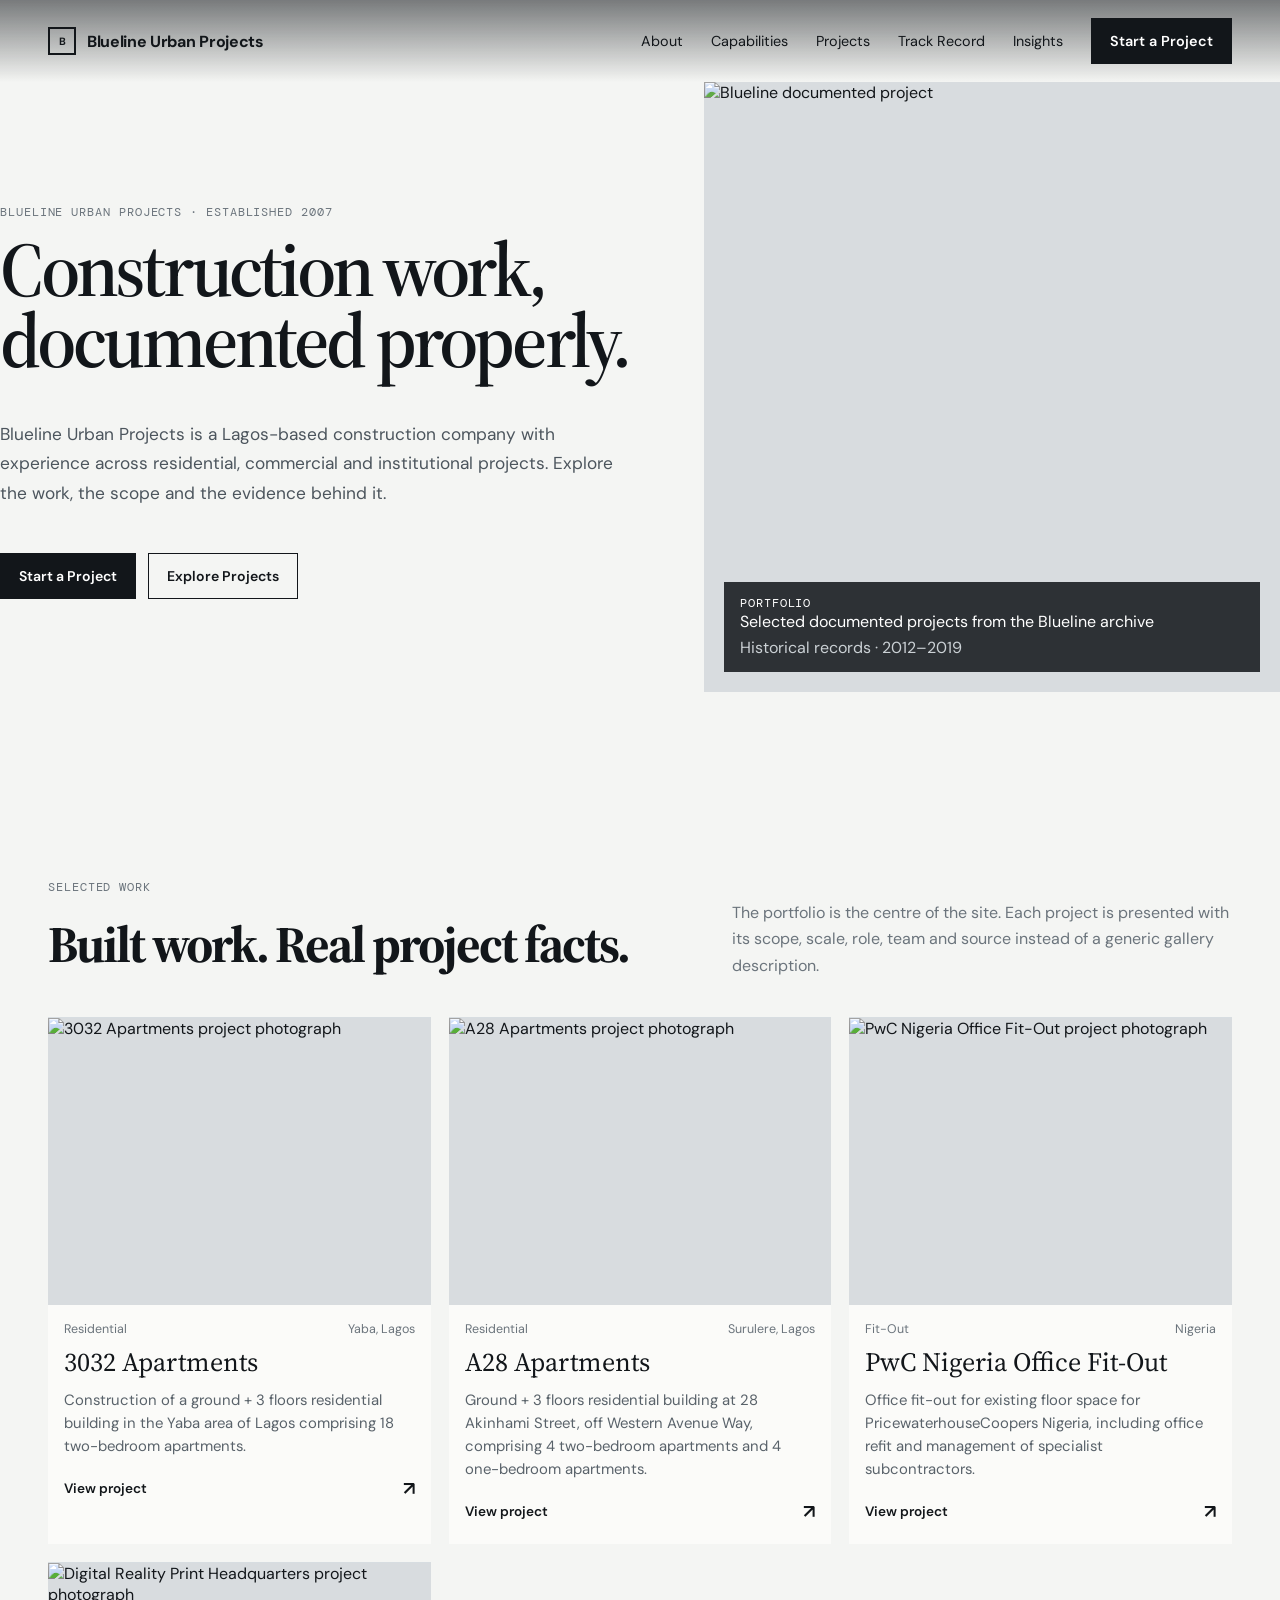
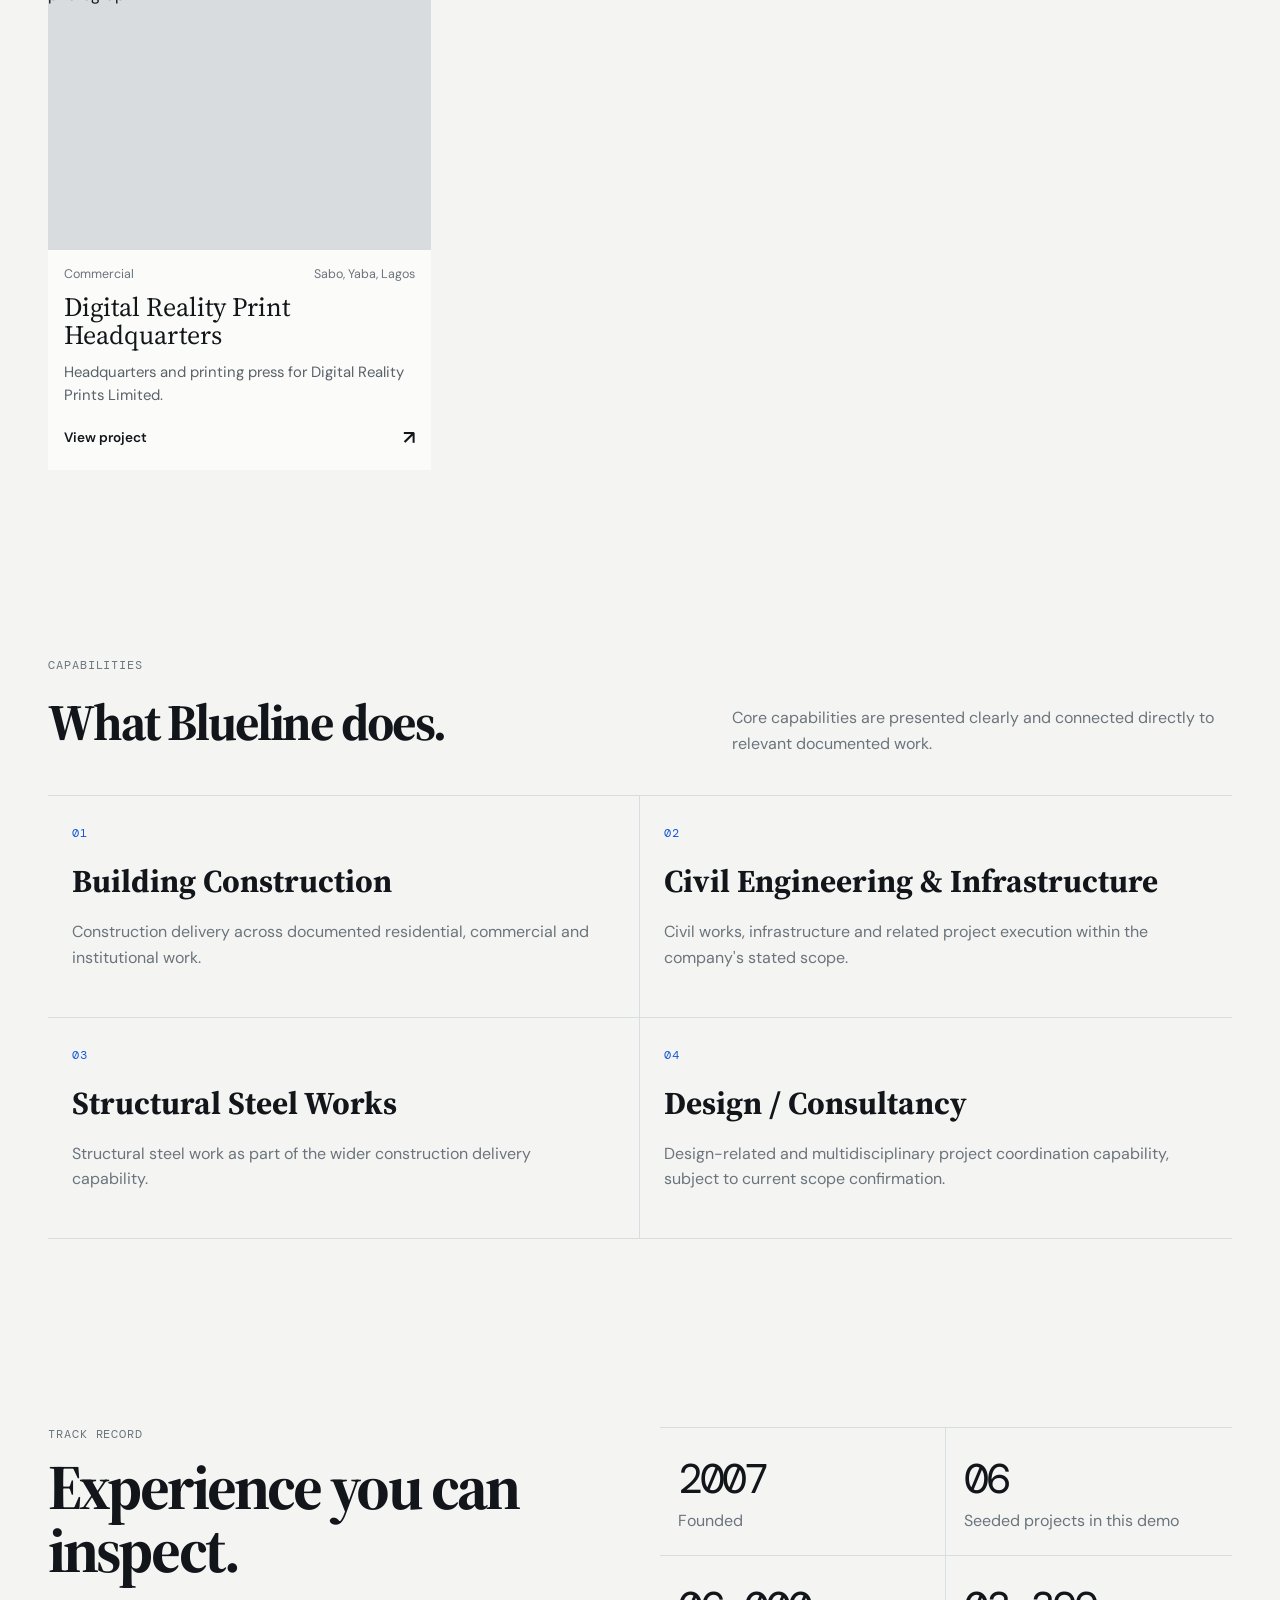
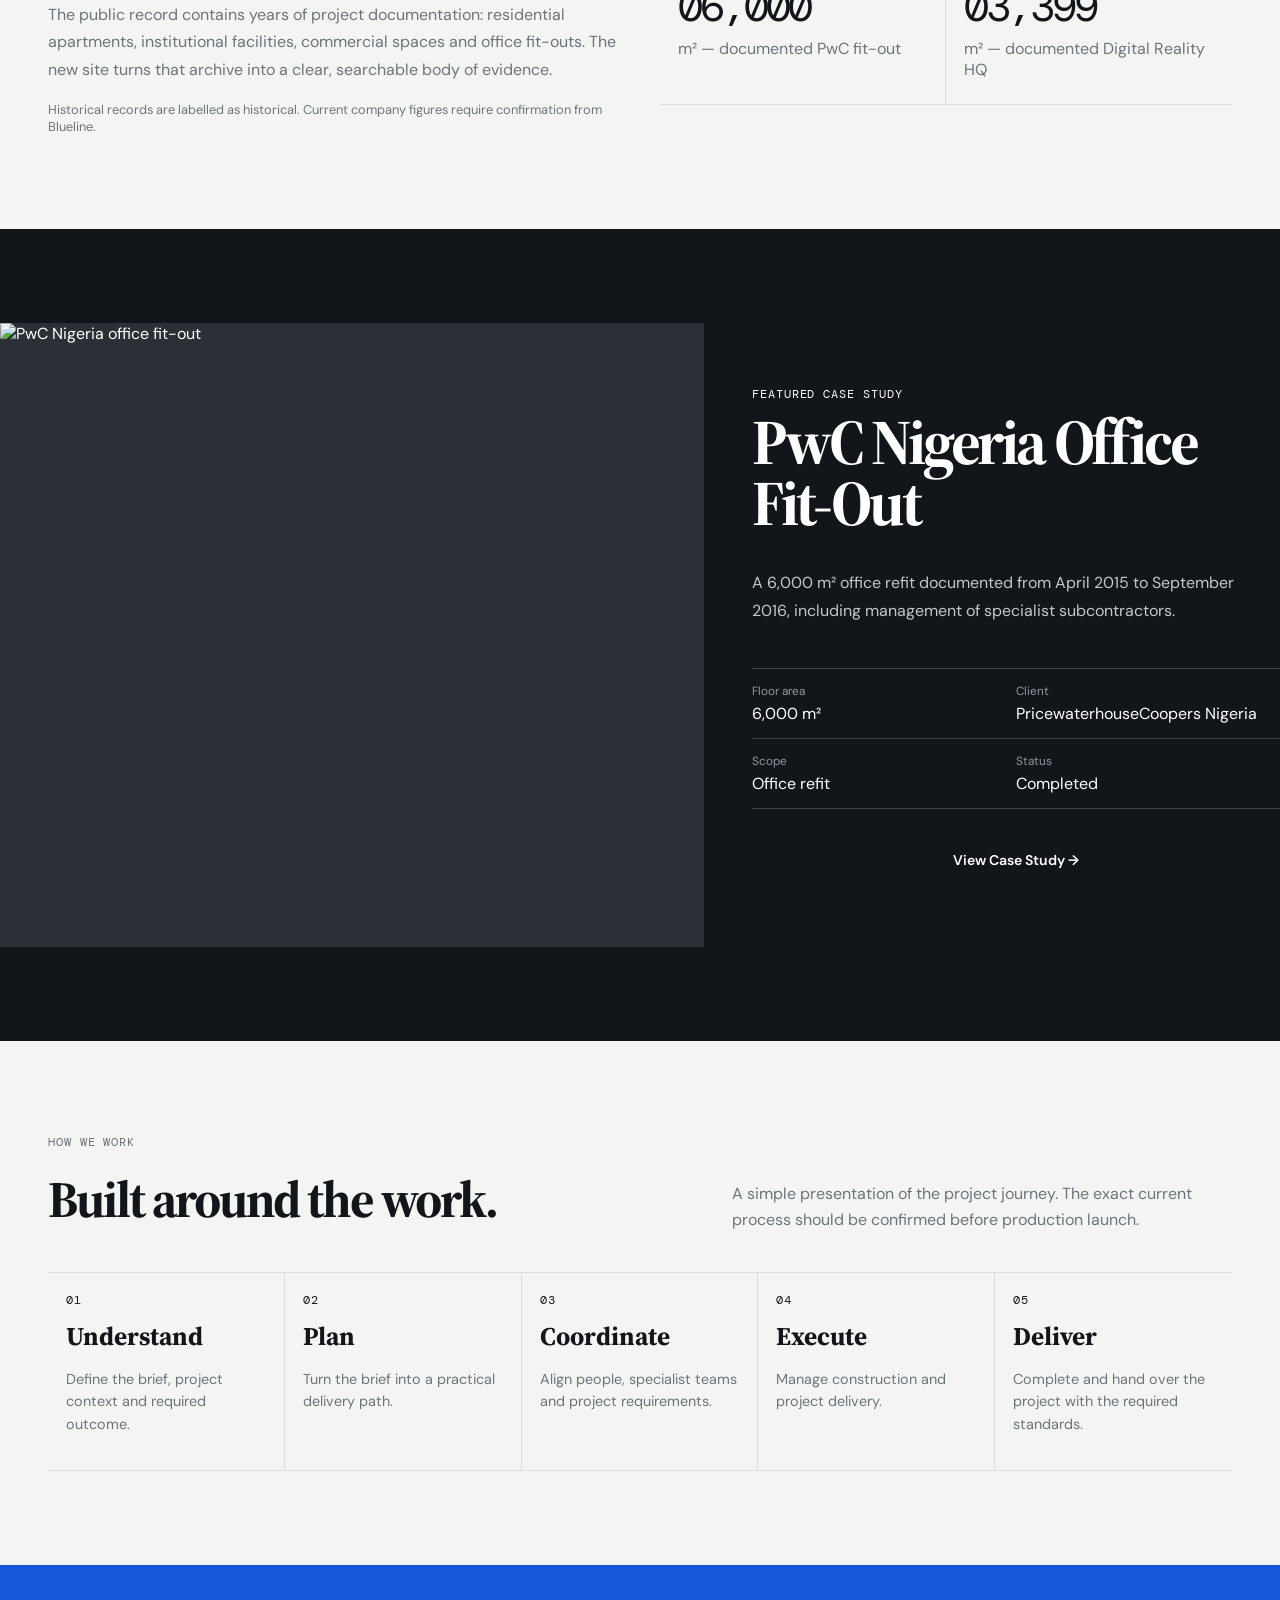
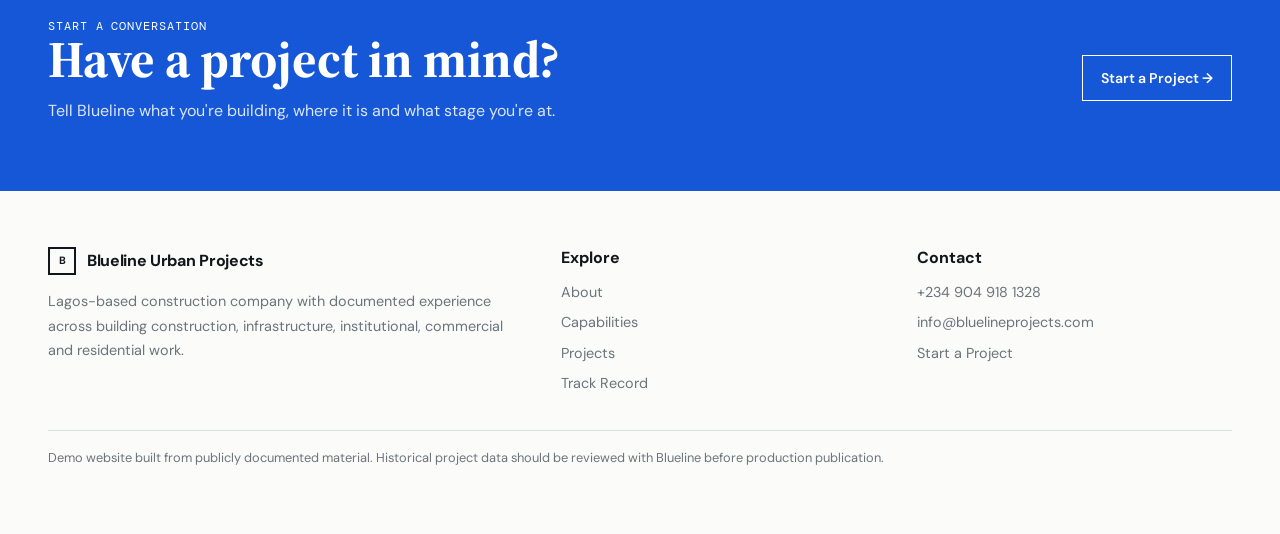
==== index.html @ 49c89218 "Add files via upload" ====
<!doctype html><html><head><meta charset="utf-8"><meta name="viewport" content="width=device-width,initial-scale=1"><title>Blueline Urban Projects — Construction & Project Delivery</title><link rel="stylesheet" href="styles.css"></head><body><main>
<section class="hero"><div class="container hero-copy"><div class="mono eyebrow">Blueline Urban Projects · Established 2007</div><h1>Construction work, documented properly.</h1><p>Blueline Urban Projects is a Lagos-based construction company with experience across residential, commercial and institutional projects. Explore the work, the scope and the evidence behind it.</p><div class="actions"><a class="cta dark" href="start-a-project.html">Start a Project</a><a class="cta" href="projects.html">Explore Projects</a></div></div><div class="hero-media"><img src="https://blogger.googleusercontent.com/img/b/R29vZ2xl/AVvXsEjpNB2bEbJcYGF8uTHPpW-EQy2Co6mqA3TKWjGa4ZlW-oC5cDb5RWBUpgpzSSiYCcrjKz6GfDio2nRyE-2MK8C4A-w-GKgIa0YYLpwehi3LMCvPYY2o2nUNUoPH0ANd_k85kez6Z2D9pg/s1600/PWC.jpg" alt="Blueline documented project"><div class="hero-caption"><div class="mono">Portfolio</div><div>Selected documented projects from the Blueline archive</div><div class="small">Historical records · 2012–2019</div></div></div></section>
<section><div class="container"><div class="section-head"><div><div class="mono eyebrow">Selected work</div><h2>Built work. Real project facts.</h2></div><p>The portfolio is the centre of the site. Each project is presented with its scope, scale, role, team and source instead of a generic gallery description.</p></div><div class="projects-grid" data-home-projects></div></div></section>
<section><div class="container"><div class="section-head"><div><div class="mono eyebrow">Capabilities</div><h2>What Blueline does.</h2></div><p>Core capabilities are presented clearly and connected directly to relevant documented work.</p></div><div class="cap-grid"><div class="cap"><div class="mono">01</div><h3>Building Construction</h3><p>Construction delivery across documented residential, commercial and institutional work.</p></div><div class="cap"><div class="mono">02</div><h3>Civil Engineering & Infrastructure</h3><p>Civil works, infrastructure and related project execution within the company's stated scope.</p></div><div class="cap"><div class="mono">03</div><h3>Structural Steel Works</h3><p>Structural steel work as part of the wider construction delivery capability.</p></div><div class="cap"><div class="mono">04</div><h3>Design / Consultancy</h3><p>Design-related and multidisciplinary project coordination capability, subject to current scope confirmation.</p></div></div></div></section>
<section><div class="container proof"><div class="proof-copy"><div class="mono eyebrow">Track record</div><h2>Experience you can inspect.</h2><p>The public record contains years of project documentation: residential apartments, institutional facilities, commercial spaces and office fit-outs. The new site turns that archive into a clear, searchable body of evidence.</p><div class="note">Historical records are labelled as historical. Current company figures require confirmation from Blueline.</div></div><div class="stats"><div class="stat"><div class="num">2007</div><div class="label">Founded</div></div><div class="stat"><div class="num">06</div><div class="label">Seeded projects in this demo</div></div><div class="stat"><div class="num">06,000</div><div class="label">m² — documented PwC fit-out</div></div><div class="stat"><div class="num">03,399</div><div class="label">m² — documented Digital Reality HQ</div></div></div></div></section>
<section class="case"><div class="case-grid"><div class="case-media"><img src="https://blogger.googleusercontent.com/img/b/R29vZ2xl/AVvXsEjpNB2bEbJcYGF8uTHPpW-EQy2Co6mqA3TKWjGa4ZlW-oC5cDb5RWBUpgpzSSiYCcrjKz6GfDio2nRyE-2MK8C4A-w-GKgIa0YYLpwehi3LMCvPYY2o2nUNUoPH0ANd_k85kez6Z2D9pg/s1600/PWC.jpg" alt="PwC Nigeria office fit-out"></div><div class="case-copy"><div class="mono">Featured case study</div><h2>PwC Nigeria Office Fit-Out</h2><p>A 6,000 m² office refit documented from April 2015 to September 2016, including management of specialist subcontractors.</p><div class="case-facts"><div class="case-fact"><div class="label">Floor area</div><div class="val">6,000 m²</div></div><div class="case-fact"><div class="label">Client</div><div class="val">PricewaterhouseCoopers Nigeria</div></div><div class="case-fact"><div class="label">Scope</div><div class="val">Office refit</div></div><div class="case-fact"><div class="label">Status</div><div class="val">Completed</div></div></div><a class="cta" href="project.html?slug=pwc-office-fit-out">View Case Study →</a></div></div></section>
<section><div class="container"><div class="section-head"><div><div class="mono eyebrow">How we work</div><h2>Built around the work.</h2></div><p>A simple presentation of the project journey. The exact current process should be confirmed before production launch.</p></div><div class="process"><div class="step"><div class="mono">01</div><h3>Understand</h3><p>Define the brief, project context and required outcome.</p></div><div class="step"><div class="mono">02</div><h3>Plan</h3><p>Turn the brief into a practical delivery path.</p></div><div class="step"><div class="mono">03</div><h3>Coordinate</h3><p>Align people, specialist teams and project requirements.</p></div><div class="step"><div class="mono">04</div><h3>Execute</h3><p>Manage construction and project delivery.</p></div><div class="step"><div class="mono">05</div><h3>Deliver</h3><p>Complete and hand over the project with the required standards.</p></div></div></div></section>
<section class="band"><div class="container band-inner"><div><div class="mono">Start a conversation</div><h2>Have a project in mind?</h2><p>Tell Blueline what you're building, where it is and what stage you're at.</p></div><a class="cta" href="start-a-project.html">Start a Project →</a></div></section>
</main><script src="data.js"></script><script src="header-footer.js"></script><script src="app.js"></script></body></html>
---- styles.css ----
@import url('https://fonts.googleapis.com/css2?family=DM+Mono:wght@400;500&family=DM+Sans:wght@400;500;600;700&family=Source+Serif+4:opsz,wght@8..60,500;8..60,600&display=swap');
:root{--ink:#12161a;--muted:#6b747c;--line:#d7dde1;--paper:#f4f5f3;--white:#fbfbf9;--blue:#1557d6;--blue-dark:#0e3b90;--amber:#bd7b00;--max:1240px;}
*{box-sizing:border-box}html{scroll-behavior:smooth}body{margin:0;background:var(--paper);color:var(--ink);font-family:'DM Sans',Arial,sans-serif}a{text-decoration:none;color:inherit}.container{max-width:var(--max);margin:auto;padding:0 28px}.mono{font-family:'DM Mono',monospace;text-transform:uppercase;letter-spacing:.08em;font-size:.72rem}.serif{font-family:'Source Serif 4',serif}.eyebrow{color:var(--muted);margin-bottom:14px}.rule{border-top:1px solid var(--line)}
header{position:fixed;top:0;left:0;right:0;z-index:30;transition:.25s;background:linear-gradient(to bottom,rgba(18,22,26,.55),transparent)}header.scrolled{background:rgba(251,251,249,.95);backdrop-filter:blur(10px);border-bottom:1px solid var(--line)}.nav{height:82px;display:flex;align-items:center;justify-content:space-between}.brand{font-weight:700;letter-spacing:-.02em;display:flex;align-items:center;gap:11px}.mark{width:28px;height:28px;border:2px solid currentColor;display:grid;place-items:center;font-size:.66rem}.links{display:flex;gap:28px;align-items:center}.links a{font-size:.9rem}.cta{display:inline-flex;align-items:center;justify-content:center;padding:13px 18px;border:1px solid var(--ink);font-weight:600;font-size:.88rem}.cta.dark{background:var(--ink);color:white}.cta.blue{background:var(--blue);border-color:var(--blue);color:white}.menu-btn{display:none;border:0;background:none;font:inherit}
.hero{padding-top:82px;min-height:690px;display:grid;grid-template-columns:1.1fr .9fr;align-items:stretch}.hero-copy{padding:110px 40px 80px 0;display:flex;flex-direction:column;justify-content:center}.hero h1{font-family:'Source Serif 4',serif;font-size:clamp(3.4rem,6vw,6.3rem);line-height:.93;letter-spacing:-.05em;font-weight:600;margin:0 0 26px;max-width:720px}.hero p{font-size:1.08rem;line-height:1.7;max-width:620px;color:#4c555d}.actions{display:flex;gap:12px;flex-wrap:wrap;margin-top:28px}.hero-media{min-height:610px;position:relative;overflow:hidden;background:#d8dcdf}.hero-media img{width:100%;height:100%;object-fit:cover;display:block;filter:saturate(.86)}.hero-caption{position:absolute;left:20px;right:20px;bottom:20px;background:rgba(18,22,26,.86);color:white;padding:14px 16px}.hero-caption .small{color:#cbd1d5;margin-top:5px}
section{padding:94px 0}.section-head{display:flex;justify-content:space-between;gap:30px;align-items:end;margin-bottom:38px}.section-head h2{font-family:'Source Serif 4',serif;font-size:clamp(2.2rem,4vw,4rem);letter-spacing:-.04em;margin:0}.section-head p{max-width:500px;color:var(--muted);line-height:1.65;margin:0}.projects-grid{display:grid;grid-template-columns:repeat(12,1fr);gap:18px}.project-card{grid-column:span 4;background:var(--white);border-top:1px solid var(--line)}.project-card.featured{grid-column:span 6}.project-card a{display:block;height:100%}.project-image{aspect-ratio:4/3;overflow:hidden;background:#d8dcdf}.project-image img{width:100%;height:100%;object-fit:cover;transition:transform .45s ease;display:block}.project-card:hover img{transform:scale(1.035)}.project-copy{padding:16px 16px 20px}.project-meta{display:flex;justify-content:space-between;gap:12px;color:var(--muted);font-size:.78rem}.project-name{font-family:'Source Serif 4',serif;font-size:1.65rem;line-height:1.05;margin:12px 0}.project-desc{color:#59626a;line-height:1.55;font-size:.93rem}.arrow{display:flex;justify-content:space-between;align-items:center;margin-top:18px;font-weight:600;font-size:.85rem}.arrow span:last-child{font-size:1.2rem}
.cap-grid{display:grid;grid-template-columns:repeat(2,1fr);gap:0;border-top:1px solid var(--line)}.cap{padding:30px 24px;border-bottom:1px solid var(--line);border-right:1px solid var(--line);min-height:180px}.cap:nth-child(2n){border-right:0}.cap h3{font-family:'Source Serif 4',serif;font-size:2rem;margin:0 0 12px}.cap p{color:var(--muted);line-height:1.6;max-width:520px}.cap .mono{color:var(--blue);margin-bottom:18px}
.proof{display:grid;grid-template-columns:1fr 1fr;gap:40px;align-items:start}.proof-copy h2{font-family:'Source Serif 4',serif;font-size:clamp(2.5rem,5vw,4.7rem);line-height:.98;letter-spacing:-.045em;margin:0 0 20px}.proof-copy p{color:var(--muted);line-height:1.7;max-width:580px}.stats{display:grid;grid-template-columns:repeat(2,1fr);border-top:1px solid var(--line)}.stat{padding:24px 18px;border-bottom:1px solid var(--line);border-right:1px solid var(--line)}.stat:nth-child(2n){border-right:0}.stat .num{font-family:'DM Mono',monospace;font-size:2.6rem;letter-spacing:-.07em}.stat .label{color:var(--muted);margin-top:4px}.note{font-size:.8rem;color:var(--muted);margin-top:18px}
.case{background:var(--ink);color:white}.case-grid{display:grid;grid-template-columns:1.1fr .9fr;gap:0;min-height:580px}.case-media{min-height:520px;background:#2a3035}.case-media img{width:100%;height:100%;object-fit:cover}.case-copy{padding:64px 0 64px 48px;display:flex;flex-direction:column;justify-content:center}.case-copy h2{font-family:'Source Serif 4',serif;font-size:clamp(2.6rem,5vw,5rem);line-height:.95;letter-spacing:-.05em;margin:10px 0 20px}.case-copy p{color:#c2c8cd;line-height:1.7;max-width:520px}.case-facts{display:grid;grid-template-columns:1fr 1fr;margin:28px 0;border-top:1px solid #394047}.case-fact{padding:14px 0;border-bottom:1px solid #394047}.case-fact .label{color:#8e989f;font-size:.74rem}.case-fact .val{font-size:1rem;margin-top:4px}
.process{display:grid;grid-template-columns:repeat(5,1fr);border-top:1px solid var(--line)}.step{padding:20px 18px;border-bottom:1px solid var(--line);border-right:1px solid var(--line);min-height:180px}.step:last-child{border-right:0}.step h3{font-family:'Source Serif 4',serif;font-size:1.6rem;margin:10px 0}.step p{font-size:.9rem;color:var(--muted);line-height:1.55}
.band{padding:54px 0;background:var(--blue);color:white}.band-inner{display:flex;align-items:center;justify-content:space-between;gap:30px}.band h2{font-family:'Source Serif 4',serif;font-size:clamp(2.2rem,4vw,3.8rem);margin:0;line-height:.98}.band .cta{border-color:white;color:white}.band p{max-width:520px;color:#dbe5ff}
footer{background:var(--white);padding:56px 0}.foot{display:grid;grid-template-columns:1.2fr .8fr .8fr;gap:40px}.foot h4{margin:0 0 12px}.foot p,.foot a{color:var(--muted);line-height:1.7;font-size:.9rem}.foot-links{display:grid;gap:6px}
.page-hero{padding:160px 0 76px;background:var(--ink);color:white}.page-hero h1{font-family:'Source Serif 4',serif;font-size:clamp(3.2rem,6vw,6rem);line-height:.94;letter-spacing:-.05em;margin:12px 0 0}.page-hero p{color:#c6ccd1;max-width:680px;line-height:1.7;font-size:1.04rem}.page-body{padding:80px 0}.two-col{display:grid;grid-template-columns:1fr 1fr;gap:60px}.two-col h2{font-family:'Source Serif 4',serif;font-size:3rem;line-height:.98;margin:0 0 20px}.body-copy{color:#59626a;line-height:1.8}.timeline{border-top:1px solid var(--line);margin-top:30px}.timeline-item{display:grid;grid-template-columns:120px 1fr;gap:30px;padding:28px 0;border-bottom:1px solid var(--line)}.timeline-item .year{font-family:'DM Mono',monospace;font-size:.85rem;color:var(--blue)}.timeline-item h3{margin:0 0 8px;font-family:'Source Serif 4',serif;font-size:1.7rem}.timeline-item p{margin:0;color:var(--muted);line-height:1.65}
.filters{display:flex;flex-wrap:wrap;gap:10px;margin-bottom:30px}.filter{padding:9px 13px;border:1px solid var(--line);background:transparent;cursor:pointer;font:inherit;font-size:.84rem}.filter.active{background:var(--ink);color:white;border-color:var(--ink)}.search{margin-left:auto;min-width:230px;padding:10px 12px;border:1px solid var(--line);background:var(--white);font:inherit}.project-grid-list{display:grid;grid-template-columns:repeat(3,1fr);gap:18px}
.case-hero{padding:128px 0 50px}.case-hero-grid{display:grid;grid-template-columns:1fr 1fr;gap:36px;align-items:end}.case-hero h1{font-family:'Source Serif 4',serif;font-size:clamp(3.4rem,6vw,6rem);line-height:.92;letter-spacing:-.05em;margin:12px 0}.case-image{aspect-ratio:16/10;background:#d8dcdf;overflow:hidden}.case-image img{width:100%;height:100%;object-fit:cover}.facts-grid{display:grid;grid-template-columns:repeat(4,1fr);border-top:1px solid var(--line);margin-top:50px}.fact{padding:22px 18px;border-bottom:1px solid var(--line);border-right:1px solid var(--line)}.fact:last-child{border-right:0}.fact .value{font-family:'DM Mono',monospace;font-size:1.12rem}.fact .label{color:var(--muted);font-size:.78rem;margin-top:7px}.case-sections{display:grid;grid-template-columns:1.1fr .9fr;gap:60px;padding-top:80px}.team{border-top:1px solid var(--line)}.team-row{display:grid;grid-template-columns:170px 1fr;padding:15px 0;border-bottom:1px solid var(--line);font-size:.9rem}.team-row div:first-child{color:var(--muted)}.gallery{display:grid;grid-template-columns:repeat(2,1fr);gap:18px;margin-top:50px}.gallery div{aspect-ratio:4/3;background:#d8dcdf;overflow:hidden}.gallery img{width:100%;height:100%;object-fit:cover}
.form-grid{display:grid;grid-template-columns:1fr 1fr;gap:18px}.field{display:grid;gap:7px}.field.full{grid-column:1/-1}.field label{font-size:.82rem;color:var(--muted)}.field input,.field select,.field textarea{width:100%;border:1px solid var(--line);background:var(--white);padding:14px;font:inherit}.field textarea{min-height:170px;resize:vertical}.submit-row{display:flex;justify-content:space-between;align-items:center;gap:20px;margin-top:22px}.success{padding:20px;border:1px solid #b8c9d8;background:#eff5fa;color:#21435e;display:none}
@media(max-width:900px){.links{display:none}.menu-btn{display:block}.hero,.case-grid,.proof,.two-col,.case-hero-grid,.case-sections{grid-template-columns:1fr}.hero-copy{padding:90px 0 40px}.hero-media{min-height:420px}.projects-grid{grid-template-columns:repeat(2,1fr)}.project-card,.project-card.featured{grid-column:span 1}.cap-grid,.process,.stats,.facts-grid{grid-template-columns:1fr 1fr}.foot{grid-template-columns:1fr 1fr}.band-inner{display:block}.band .cta{margin-top:22px}.project-grid-list{grid-template-columns:repeat(2,1fr)}}
@media(max-width:600px){.container{padding:0 18px}.nav{height:70px}.hero{padding-top:70px;min-height:auto}.hero h1{font-size:3.3rem}.section-head{display:block}.section-head p{margin-top:16px}.projects-grid,.project-grid-list,.cap-grid,.process,.stats,.facts-grid,.form-grid,.foot{grid-template-columns:1fr}.project-card,.project-card.featured{grid-column:auto}.cap,.step,.stat,.fact{border-right:0}.case-copy{padding:44px 18px}.case-media{min-height:340px}.page-hero{padding:120px 0 58px}.page-hero h1{font-size:3.25rem}.timeline-item{grid-template-columns:1fr;gap:10px}.search{width:100%;margin-left:0}.case-hero h1{font-size:3.4rem}.submit-row{align-items:flex-start;flex-direction:column}.band{padding:44px 0}}
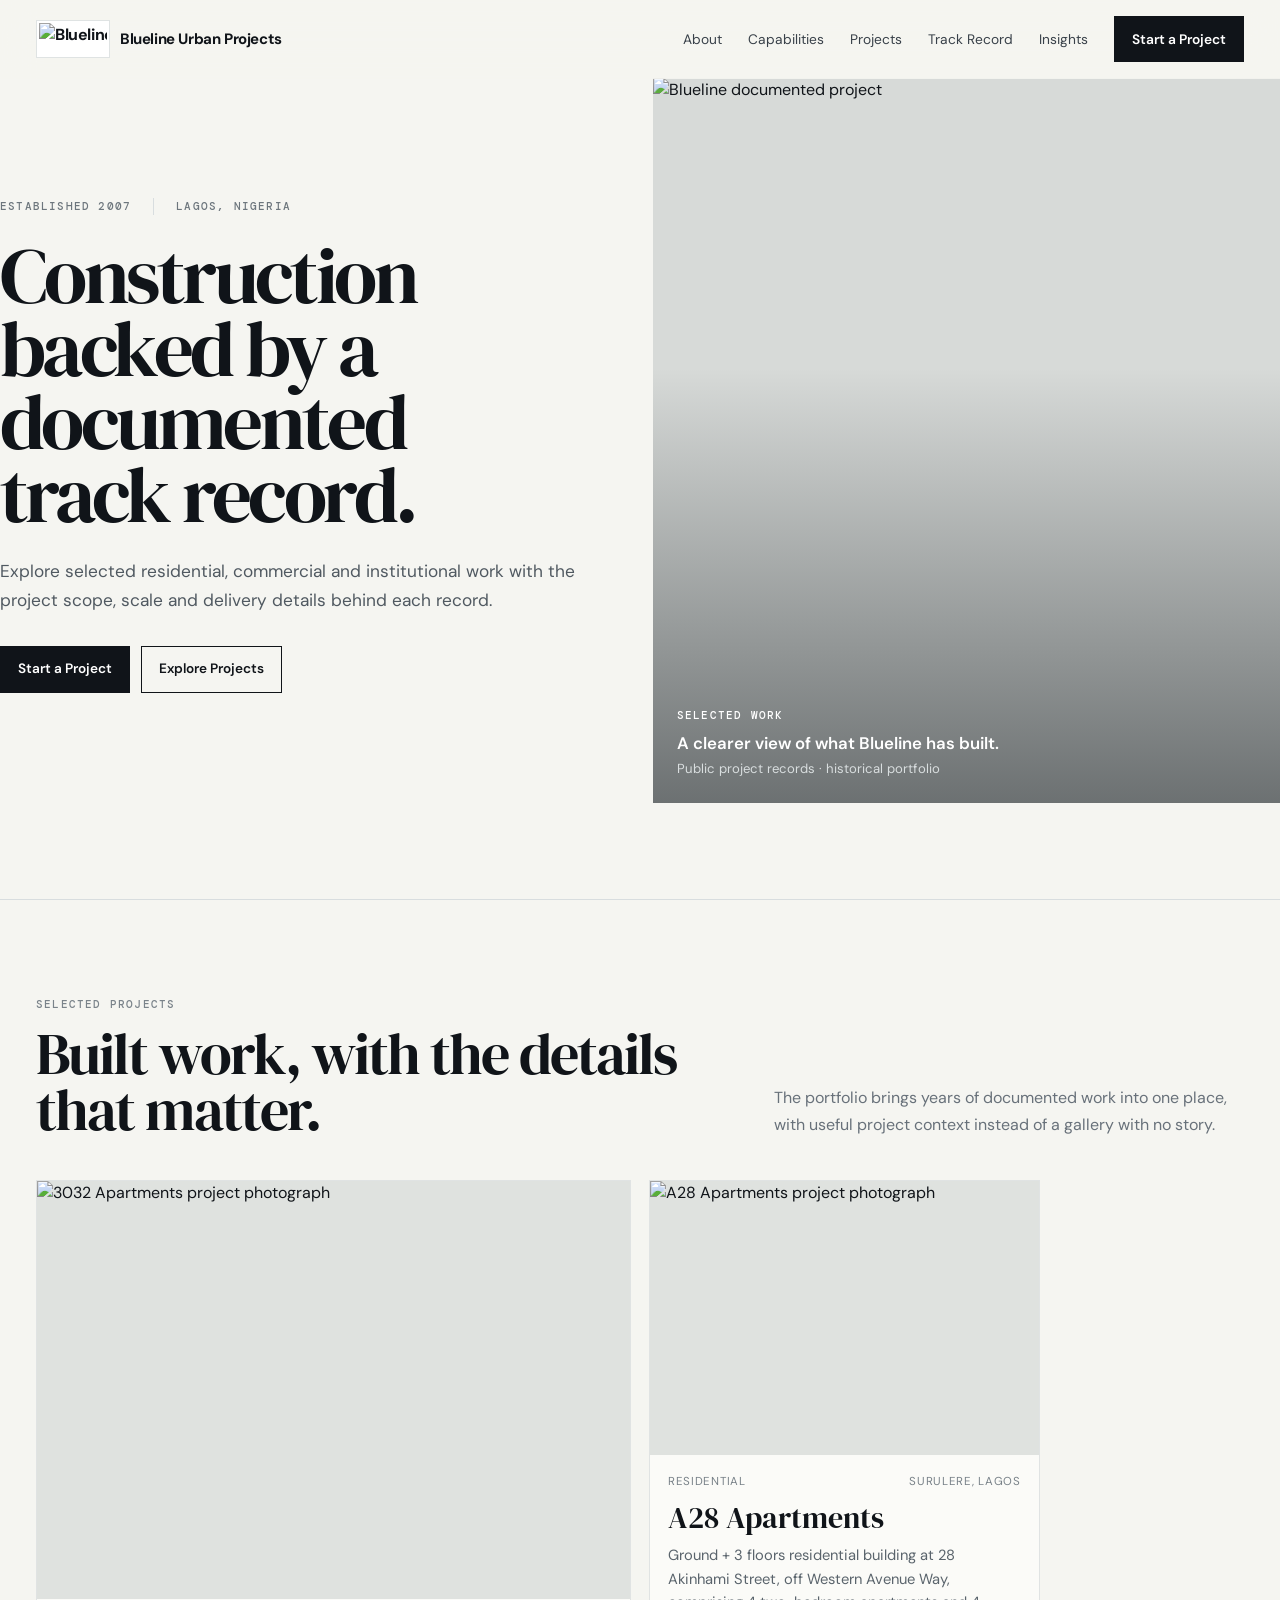
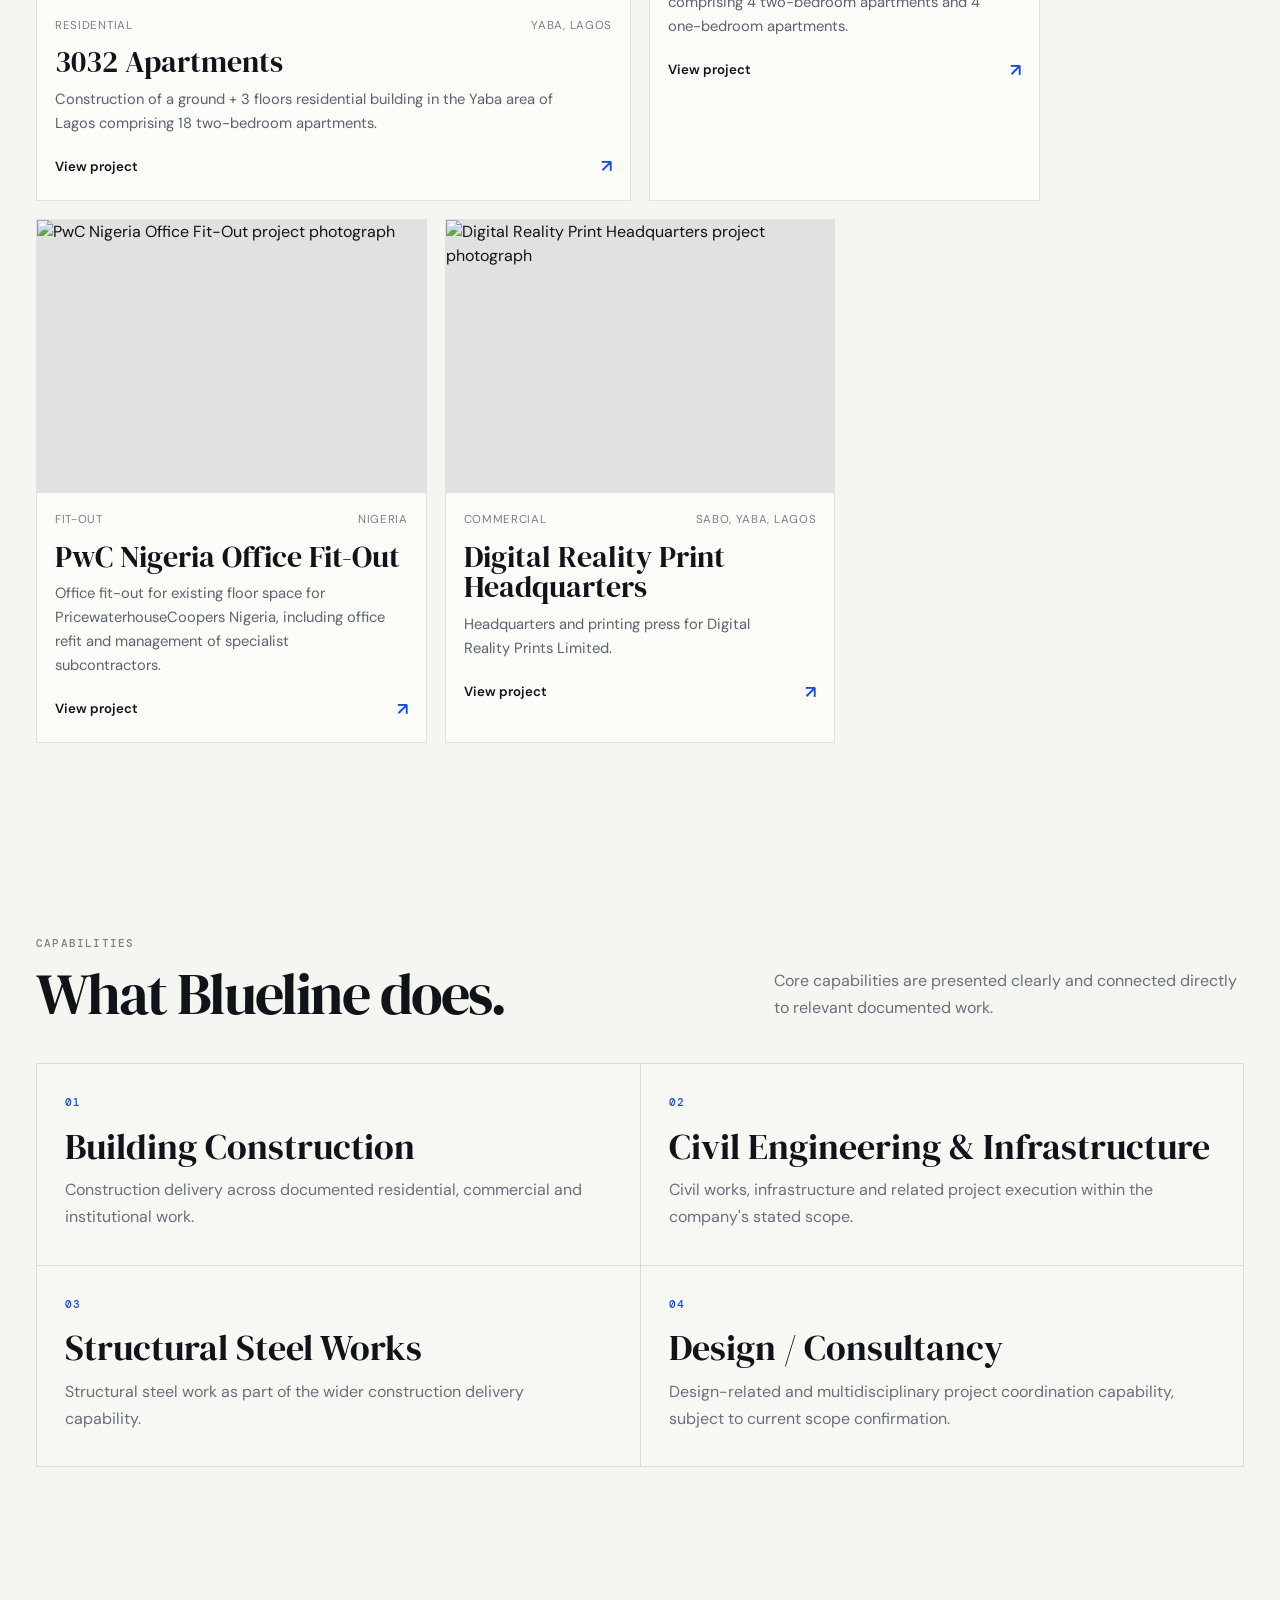
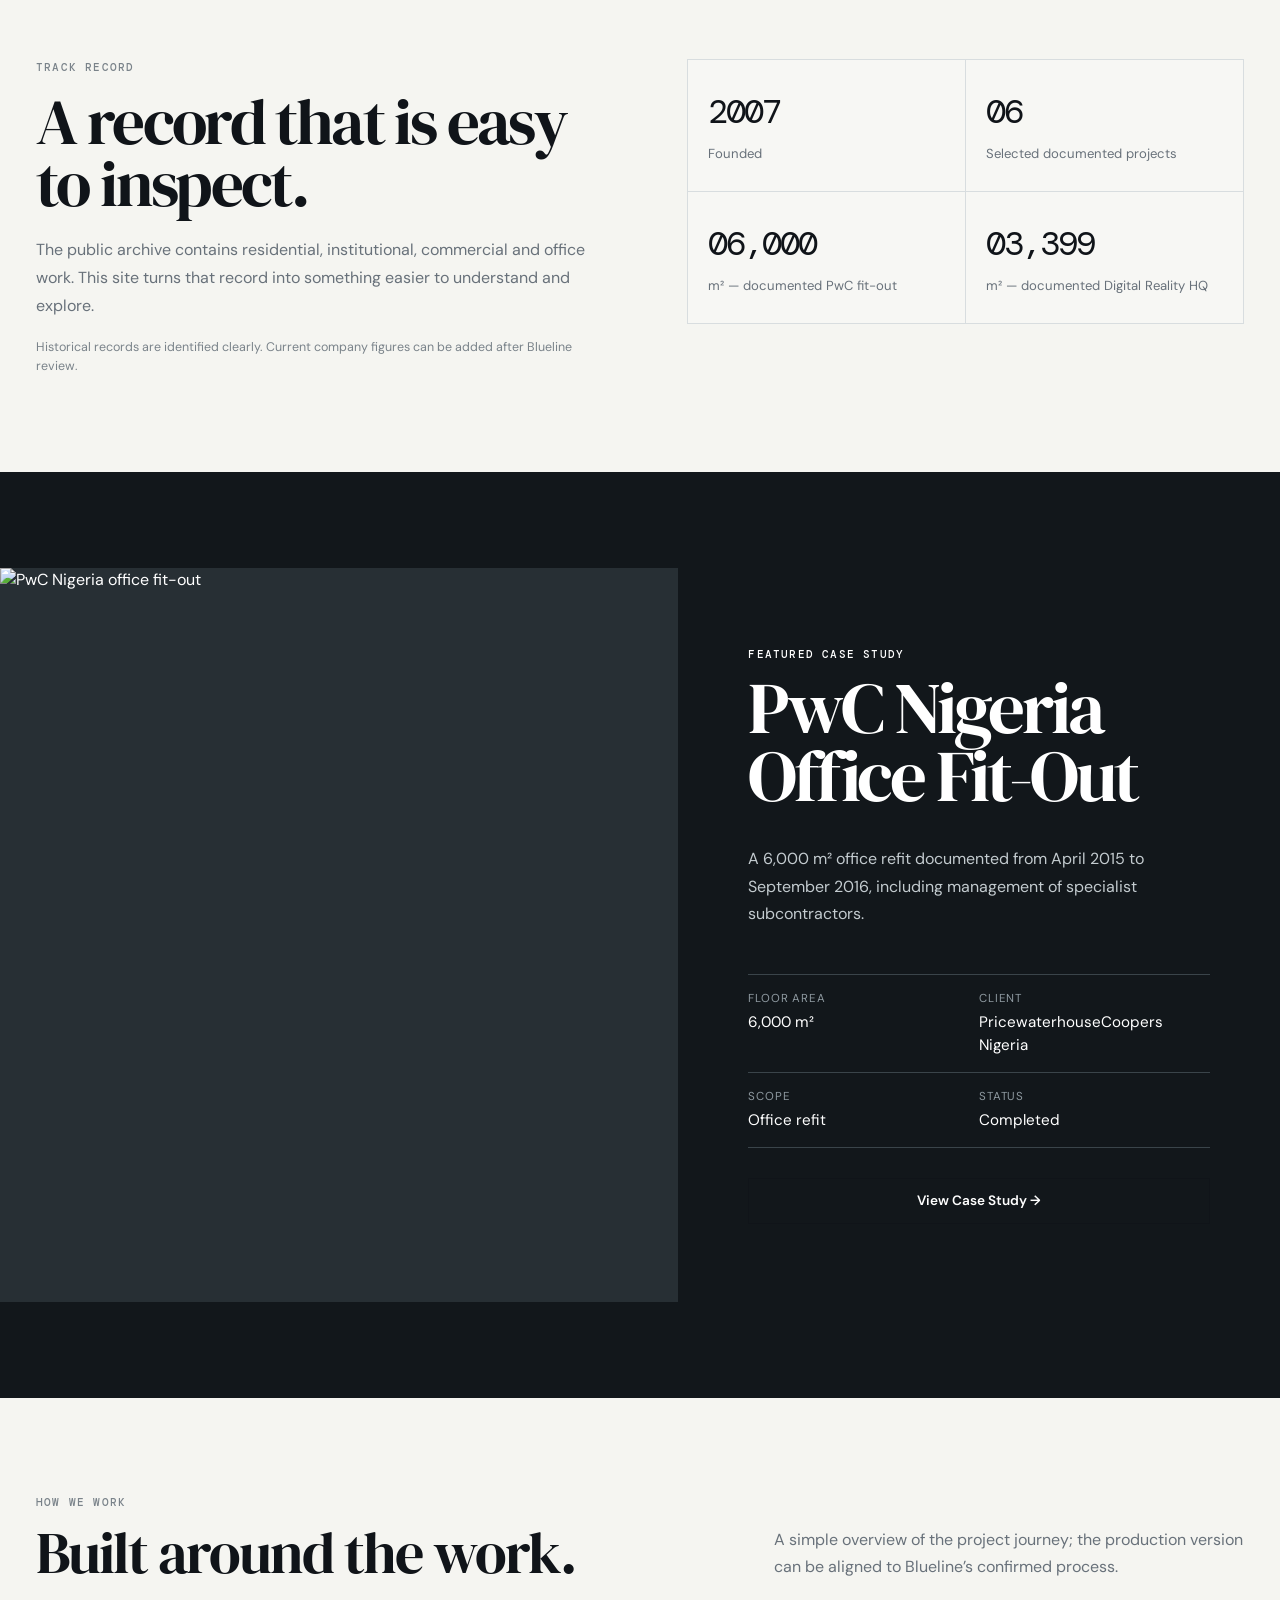
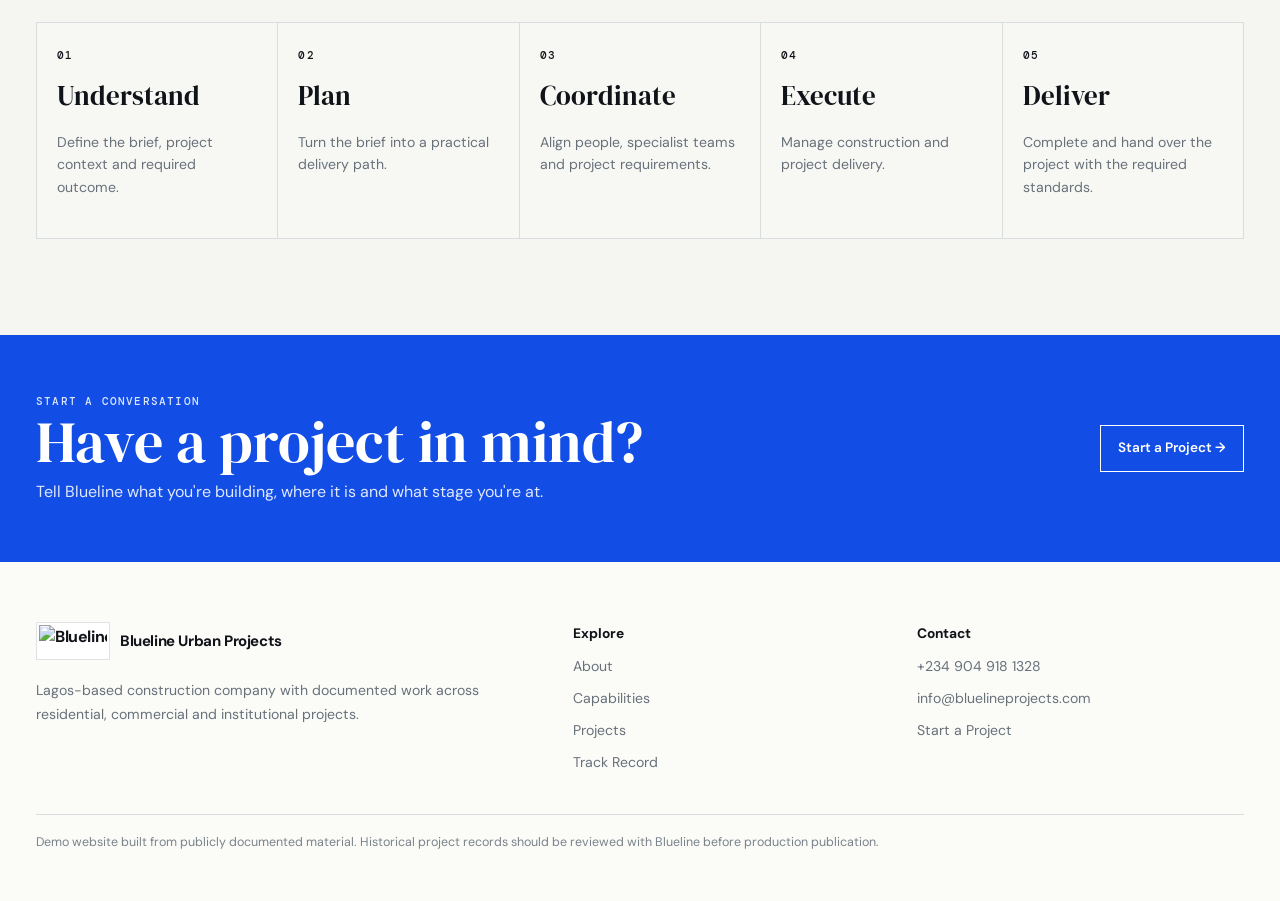
==== commit 0443d544: "Add files via upload" ====
--- a/index.html
+++ b/index.html
@@ -1,9 +1,9 @@
 <!doctype html><html><head><meta charset="utf-8"><meta name="viewport" content="width=device-width,initial-scale=1"><title>Blueline Urban Projects — Construction & Project Delivery</title><link rel="stylesheet" href="styles.css"></head><body><main>
-<section class="hero"><div class="container hero-copy"><div class="mono eyebrow">Blueline Urban Projects · Established 2007</div><h1>Construction work, documented properly.</h1><p>Blueline Urban Projects is a Lagos-based construction company with experience across residential, commercial and institutional projects. Explore the work, the scope and the evidence behind it.</p><div class="actions"><a class="cta dark" href="start-a-project.html">Start a Project</a><a class="cta" href="projects.html">Explore Projects</a></div></div><div class="hero-media"><img src="https://blogger.googleusercontent.com/img/b/R29vZ2xl/AVvXsEjpNB2bEbJcYGF8uTHPpW-EQy2Co6mqA3TKWjGa4ZlW-oC5cDb5RWBUpgpzSSiYCcrjKz6GfDio2nRyE-2MK8C4A-w-GKgIa0YYLpwehi3LMCvPYY2o2nUNUoPH0ANd_k85kez6Z2D9pg/s1600/PWC.jpg" alt="Blueline documented project"><div class="hero-caption"><div class="mono">Portfolio</div><div>Selected documented projects from the Blueline archive</div><div class="small">Historical records · 2012–2019</div></div></div></section>
-<section><div class="container"><div class="section-head"><div><div class="mono eyebrow">Selected work</div><h2>Built work. Real project facts.</h2></div><p>The portfolio is the centre of the site. Each project is presented with its scope, scale, role, team and source instead of a generic gallery description.</p></div><div class="projects-grid" data-home-projects></div></div></section>
+<section class="hero"><div class="container hero-copy"><div class="hero-meta mono"><span>Established 2007</span><span>Lagos, Nigeria</span></div><h1>Construction backed by a documented track record.</h1><p>Explore selected residential, commercial and institutional work with the project scope, scale and delivery details behind each record.</p><div class="actions"><a class="cta dark" href="start-a-project.html">Start a Project</a><a class="cta" href="projects.html">Explore Projects</a></div></div><div class="hero-media"><img src="https://blogger.googleusercontent.com/img/b/R29vZ2xl/AVvXsEjpNB2bEbJcYGF8uTHPpW-EQy2Co6mqA3TKWjGa4ZlW-oC5cDb5RWBUpgpzSSiYCcrjKz6GfDio2nRyE-2MK8C4A-w-GKgIa0YYLpwehi3LMCvPYY2o2nUNUoPH0ANd_k85kez6Z2D9pg/s1600/PWC.jpg" alt="Blueline documented project"><div class="hero-caption"><div class="mono">Selected work</div><div class="caption-title">A clearer view of what Blueline has built.</div><div class="small">Public project records · historical portfolio</div></div></div></section>
+<section><div class="container"><div class="section-head"><div><div class="mono eyebrow">Selected projects</div><h2>Built work, with the details that matter.</h2></div><p>The portfolio brings years of documented work into one place, with useful project context instead of a gallery with no story.</p></div><div class="projects-grid" data-home-projects></div></div></section>
 <section><div class="container"><div class="section-head"><div><div class="mono eyebrow">Capabilities</div><h2>What Blueline does.</h2></div><p>Core capabilities are presented clearly and connected directly to relevant documented work.</p></div><div class="cap-grid"><div class="cap"><div class="mono">01</div><h3>Building Construction</h3><p>Construction delivery across documented residential, commercial and institutional work.</p></div><div class="cap"><div class="mono">02</div><h3>Civil Engineering & Infrastructure</h3><p>Civil works, infrastructure and related project execution within the company's stated scope.</p></div><div class="cap"><div class="mono">03</div><h3>Structural Steel Works</h3><p>Structural steel work as part of the wider construction delivery capability.</p></div><div class="cap"><div class="mono">04</div><h3>Design / Consultancy</h3><p>Design-related and multidisciplinary project coordination capability, subject to current scope confirmation.</p></div></div></div></section>
-<section><div class="container proof"><div class="proof-copy"><div class="mono eyebrow">Track record</div><h2>Experience you can inspect.</h2><p>The public record contains years of project documentation: residential apartments, institutional facilities, commercial spaces and office fit-outs. The new site turns that archive into a clear, searchable body of evidence.</p><div class="note">Historical records are labelled as historical. Current company figures require confirmation from Blueline.</div></div><div class="stats"><div class="stat"><div class="num">2007</div><div class="label">Founded</div></div><div class="stat"><div class="num">06</div><div class="label">Seeded projects in this demo</div></div><div class="stat"><div class="num">06,000</div><div class="label">m² — documented PwC fit-out</div></div><div class="stat"><div class="num">03,399</div><div class="label">m² — documented Digital Reality HQ</div></div></div></div></section>
+<section><div class="container proof"><div class="proof-copy"><div class="mono eyebrow">Track record</div><h2>A record that is easy to inspect.</h2><p>The public archive contains residential, institutional, commercial and office work. This site turns that record into something easier to understand and explore.</p><div class="note">Historical records are identified clearly. Current company figures can be added after Blueline review.</div></div><div class="stats"><div class="stat"><div class="num">2007</div><div class="label">Founded</div></div><div class="stat"><div class="num">06</div><div class="label">Selected documented projects</div></div><div class="stat"><div class="num">06,000</div><div class="label">m² — documented PwC fit-out</div></div><div class="stat"><div class="num">03,399</div><div class="label">m² — documented Digital Reality HQ</div></div></div></div></section>
 <section class="case"><div class="case-grid"><div class="case-media"><img src="https://blogger.googleusercontent.com/img/b/R29vZ2xl/AVvXsEjpNB2bEbJcYGF8uTHPpW-EQy2Co6mqA3TKWjGa4ZlW-oC5cDb5RWBUpgpzSSiYCcrjKz6GfDio2nRyE-2MK8C4A-w-GKgIa0YYLpwehi3LMCvPYY2o2nUNUoPH0ANd_k85kez6Z2D9pg/s1600/PWC.jpg" alt="PwC Nigeria office fit-out"></div><div class="case-copy"><div class="mono">Featured case study</div><h2>PwC Nigeria Office Fit-Out</h2><p>A 6,000 m² office refit documented from April 2015 to September 2016, including management of specialist subcontractors.</p><div class="case-facts"><div class="case-fact"><div class="label">Floor area</div><div class="val">6,000 m²</div></div><div class="case-fact"><div class="label">Client</div><div class="val">PricewaterhouseCoopers Nigeria</div></div><div class="case-fact"><div class="label">Scope</div><div class="val">Office refit</div></div><div class="case-fact"><div class="label">Status</div><div class="val">Completed</div></div></div><a class="cta" href="project.html?slug=pwc-office-fit-out">View Case Study →</a></div></div></section>
-<section><div class="container"><div class="section-head"><div><div class="mono eyebrow">How we work</div><h2>Built around the work.</h2></div><p>A simple presentation of the project journey. The exact current process should be confirmed before production launch.</p></div><div class="process"><div class="step"><div class="mono">01</div><h3>Understand</h3><p>Define the brief, project context and required outcome.</p></div><div class="step"><div class="mono">02</div><h3>Plan</h3><p>Turn the brief into a practical delivery path.</p></div><div class="step"><div class="mono">03</div><h3>Coordinate</h3><p>Align people, specialist teams and project requirements.</p></div><div class="step"><div class="mono">04</div><h3>Execute</h3><p>Manage construction and project delivery.</p></div><div class="step"><div class="mono">05</div><h3>Deliver</h3><p>Complete and hand over the project with the required standards.</p></div></div></div></section>
+<section><div class="container"><div class="section-head"><div><div class="mono eyebrow">How we work</div><h2>Built around the work.</h2></div><p>A simple overview of the project journey; the production version can be aligned to Blueline’s confirmed process.</p></div><div class="process"><div class="step"><div class="mono">01</div><h3>Understand</h3><p>Define the brief, project context and required outcome.</p></div><div class="step"><div class="mono">02</div><h3>Plan</h3><p>Turn the brief into a practical delivery path.</p></div><div class="step"><div class="mono">03</div><h3>Coordinate</h3><p>Align people, specialist teams and project requirements.</p></div><div class="step"><div class="mono">04</div><h3>Execute</h3><p>Manage construction and project delivery.</p></div><div class="step"><div class="mono">05</div><h3>Deliver</h3><p>Complete and hand over the project with the required standards.</p></div></div></div></section>
 <section class="band"><div class="container band-inner"><div><div class="mono">Start a conversation</div><h2>Have a project in mind?</h2><p>Tell Blueline what you're building, where it is and what stage you're at.</p></div><a class="cta" href="start-a-project.html">Start a Project →</a></div></section>
 </main><script src="data.js"></script><script src="header-footer.js"></script><script src="app.js"></script></body></html>
--- a/styles.css
+++ b/styles.css
@@ -1,18 +1,20 @@
-@import url('https://fonts.googleapis.com/css2?family=DM+Mono:wght@400;500&family=DM+Sans:wght@400;500;600;700&family=Source+Serif+4:opsz,wght@8..60,500;8..60,600&display=swap');
-:root{--ink:#12161a;--muted:#6b747c;--line:#d7dde1;--paper:#f4f5f3;--white:#fbfbf9;--blue:#1557d6;--blue-dark:#0e3b90;--amber:#bd7b00;--max:1240px;}
-*{box-sizing:border-box}html{scroll-behavior:smooth}body{margin:0;background:var(--paper);color:var(--ink);font-family:'DM Sans',Arial,sans-serif}a{text-decoration:none;color:inherit}.container{max-width:var(--max);margin:auto;padding:0 28px}.mono{font-family:'DM Mono',monospace;text-transform:uppercase;letter-spacing:.08em;font-size:.72rem}.serif{font-family:'Source Serif 4',serif}.eyebrow{color:var(--muted);margin-bottom:14px}.rule{border-top:1px solid var(--line)}
-header{position:fixed;top:0;left:0;right:0;z-index:30;transition:.25s;background:linear-gradient(to bottom,rgba(18,22,26,.55),transparent)}header.scrolled{background:rgba(251,251,249,.95);backdrop-filter:blur(10px);border-bottom:1px solid var(--line)}.nav{height:82px;display:flex;align-items:center;justify-content:space-between}.brand{font-weight:700;letter-spacing:-.02em;display:flex;align-items:center;gap:11px}.mark{width:28px;height:28px;border:2px solid currentColor;display:grid;place-items:center;font-size:.66rem}.links{display:flex;gap:28px;align-items:center}.links a{font-size:.9rem}.cta{display:inline-flex;align-items:center;justify-content:center;padding:13px 18px;border:1px solid var(--ink);font-weight:600;font-size:.88rem}.cta.dark{background:var(--ink);color:white}.cta.blue{background:var(--blue);border-color:var(--blue);color:white}.menu-btn{display:none;border:0;background:none;font:inherit}
-.hero{padding-top:82px;min-height:690px;display:grid;grid-template-columns:1.1fr .9fr;align-items:stretch}.hero-copy{padding:110px 40px 80px 0;display:flex;flex-direction:column;justify-content:center}.hero h1{font-family:'Source Serif 4',serif;font-size:clamp(3.4rem,6vw,6.3rem);line-height:.93;letter-spacing:-.05em;font-weight:600;margin:0 0 26px;max-width:720px}.hero p{font-size:1.08rem;line-height:1.7;max-width:620px;color:#4c555d}.actions{display:flex;gap:12px;flex-wrap:wrap;margin-top:28px}.hero-media{min-height:610px;position:relative;overflow:hidden;background:#d8dcdf}.hero-media img{width:100%;height:100%;object-fit:cover;display:block;filter:saturate(.86)}.hero-caption{position:absolute;left:20px;right:20px;bottom:20px;background:rgba(18,22,26,.86);color:white;padding:14px 16px}.hero-caption .small{color:#cbd1d5;margin-top:5px}
-section{padding:94px 0}.section-head{display:flex;justify-content:space-between;gap:30px;align-items:end;margin-bottom:38px}.section-head h2{font-family:'Source Serif 4',serif;font-size:clamp(2.2rem,4vw,4rem);letter-spacing:-.04em;margin:0}.section-head p{max-width:500px;color:var(--muted);line-height:1.65;margin:0}.projects-grid{display:grid;grid-template-columns:repeat(12,1fr);gap:18px}.project-card{grid-column:span 4;background:var(--white);border-top:1px solid var(--line)}.project-card.featured{grid-column:span 6}.project-card a{display:block;height:100%}.project-image{aspect-ratio:4/3;overflow:hidden;background:#d8dcdf}.project-image img{width:100%;height:100%;object-fit:cover;transition:transform .45s ease;display:block}.project-card:hover img{transform:scale(1.035)}.project-copy{padding:16px 16px 20px}.project-meta{display:flex;justify-content:space-between;gap:12px;color:var(--muted);font-size:.78rem}.project-name{font-family:'Source Serif 4',serif;font-size:1.65rem;line-height:1.05;margin:12px 0}.project-desc{color:#59626a;line-height:1.55;font-size:.93rem}.arrow{display:flex;justify-content:space-between;align-items:center;margin-top:18px;font-weight:600;font-size:.85rem}.arrow span:last-child{font-size:1.2rem}
-.cap-grid{display:grid;grid-template-columns:repeat(2,1fr);gap:0;border-top:1px solid var(--line)}.cap{padding:30px 24px;border-bottom:1px solid var(--line);border-right:1px solid var(--line);min-height:180px}.cap:nth-child(2n){border-right:0}.cap h3{font-family:'Source Serif 4',serif;font-size:2rem;margin:0 0 12px}.cap p{color:var(--muted);line-height:1.6;max-width:520px}.cap .mono{color:var(--blue);margin-bottom:18px}
-.proof{display:grid;grid-template-columns:1fr 1fr;gap:40px;align-items:start}.proof-copy h2{font-family:'Source Serif 4',serif;font-size:clamp(2.5rem,5vw,4.7rem);line-height:.98;letter-spacing:-.045em;margin:0 0 20px}.proof-copy p{color:var(--muted);line-height:1.7;max-width:580px}.stats{display:grid;grid-template-columns:repeat(2,1fr);border-top:1px solid var(--line)}.stat{padding:24px 18px;border-bottom:1px solid var(--line);border-right:1px solid var(--line)}.stat:nth-child(2n){border-right:0}.stat .num{font-family:'DM Mono',monospace;font-size:2.6rem;letter-spacing:-.07em}.stat .label{color:var(--muted);margin-top:4px}.note{font-size:.8rem;color:var(--muted);margin-top:18px}
-.case{background:var(--ink);color:white}.case-grid{display:grid;grid-template-columns:1.1fr .9fr;gap:0;min-height:580px}.case-media{min-height:520px;background:#2a3035}.case-media img{width:100%;height:100%;object-fit:cover}.case-copy{padding:64px 0 64px 48px;display:flex;flex-direction:column;justify-content:center}.case-copy h2{font-family:'Source Serif 4',serif;font-size:clamp(2.6rem,5vw,5rem);line-height:.95;letter-spacing:-.05em;margin:10px 0 20px}.case-copy p{color:#c2c8cd;line-height:1.7;max-width:520px}.case-facts{display:grid;grid-template-columns:1fr 1fr;margin:28px 0;border-top:1px solid #394047}.case-fact{padding:14px 0;border-bottom:1px solid #394047}.case-fact .label{color:#8e989f;font-size:.74rem}.case-fact .val{font-size:1rem;margin-top:4px}
-.process{display:grid;grid-template-columns:repeat(5,1fr);border-top:1px solid var(--line)}.step{padding:20px 18px;border-bottom:1px solid var(--line);border-right:1px solid var(--line);min-height:180px}.step:last-child{border-right:0}.step h3{font-family:'Source Serif 4',serif;font-size:1.6rem;margin:10px 0}.step p{font-size:.9rem;color:var(--muted);line-height:1.55}
-.band{padding:54px 0;background:var(--blue);color:white}.band-inner{display:flex;align-items:center;justify-content:space-between;gap:30px}.band h2{font-family:'Source Serif 4',serif;font-size:clamp(2.2rem,4vw,3.8rem);margin:0;line-height:.98}.band .cta{border-color:white;color:white}.band p{max-width:520px;color:#dbe5ff}
-footer{background:var(--white);padding:56px 0}.foot{display:grid;grid-template-columns:1.2fr .8fr .8fr;gap:40px}.foot h4{margin:0 0 12px}.foot p,.foot a{color:var(--muted);line-height:1.7;font-size:.9rem}.foot-links{display:grid;gap:6px}
-.page-hero{padding:160px 0 76px;background:var(--ink);color:white}.page-hero h1{font-family:'Source Serif 4',serif;font-size:clamp(3.2rem,6vw,6rem);line-height:.94;letter-spacing:-.05em;margin:12px 0 0}.page-hero p{color:#c6ccd1;max-width:680px;line-height:1.7;font-size:1.04rem}.page-body{padding:80px 0}.two-col{display:grid;grid-template-columns:1fr 1fr;gap:60px}.two-col h2{font-family:'Source Serif 4',serif;font-size:3rem;line-height:.98;margin:0 0 20px}.body-copy{color:#59626a;line-height:1.8}.timeline{border-top:1px solid var(--line);margin-top:30px}.timeline-item{display:grid;grid-template-columns:120px 1fr;gap:30px;padding:28px 0;border-bottom:1px solid var(--line)}.timeline-item .year{font-family:'DM Mono',monospace;font-size:.85rem;color:var(--blue)}.timeline-item h3{margin:0 0 8px;font-family:'Source Serif 4',serif;font-size:1.7rem}.timeline-item p{margin:0;color:var(--muted);line-height:1.65}
-.filters{display:flex;flex-wrap:wrap;gap:10px;margin-bottom:30px}.filter{padding:9px 13px;border:1px solid var(--line);background:transparent;cursor:pointer;font:inherit;font-size:.84rem}.filter.active{background:var(--ink);color:white;border-color:var(--ink)}.search{margin-left:auto;min-width:230px;padding:10px 12px;border:1px solid var(--line);background:var(--white);font:inherit}.project-grid-list{display:grid;grid-template-columns:repeat(3,1fr);gap:18px}
-.case-hero{padding:128px 0 50px}.case-hero-grid{display:grid;grid-template-columns:1fr 1fr;gap:36px;align-items:end}.case-hero h1{font-family:'Source Serif 4',serif;font-size:clamp(3.4rem,6vw,6rem);line-height:.92;letter-spacing:-.05em;margin:12px 0}.case-image{aspect-ratio:16/10;background:#d8dcdf;overflow:hidden}.case-image img{width:100%;height:100%;object-fit:cover}.facts-grid{display:grid;grid-template-columns:repeat(4,1fr);border-top:1px solid var(--line);margin-top:50px}.fact{padding:22px 18px;border-bottom:1px solid var(--line);border-right:1px solid var(--line)}.fact:last-child{border-right:0}.fact .value{font-family:'DM Mono',monospace;font-size:1.12rem}.fact .label{color:var(--muted);font-size:.78rem;margin-top:7px}.case-sections{display:grid;grid-template-columns:1.1fr .9fr;gap:60px;padding-top:80px}.team{border-top:1px solid var(--line)}.team-row{display:grid;grid-template-columns:170px 1fr;padding:15px 0;border-bottom:1px solid var(--line);font-size:.9rem}.team-row div:first-child{color:var(--muted)}.gallery{display:grid;grid-template-columns:repeat(2,1fr);gap:18px;margin-top:50px}.gallery div{aspect-ratio:4/3;background:#d8dcdf;overflow:hidden}.gallery img{width:100%;height:100%;object-fit:cover}
-.form-grid{display:grid;grid-template-columns:1fr 1fr;gap:18px}.field{display:grid;gap:7px}.field.full{grid-column:1/-1}.field label{font-size:.82rem;color:var(--muted)}.field input,.field select,.field textarea{width:100%;border:1px solid var(--line);background:var(--white);padding:14px;font:inherit}.field textarea{min-height:170px;resize:vertical}.submit-row{display:flex;justify-content:space-between;align-items:center;gap:20px;margin-top:22px}.success{padding:20px;border:1px solid #b8c9d8;background:#eff5fa;color:#21435e;display:none}
-@media(max-width:900px){.links{display:none}.menu-btn{display:block}.hero,.case-grid,.proof,.two-col,.case-hero-grid,.case-sections{grid-template-columns:1fr}.hero-copy{padding:90px 0 40px}.hero-media{min-height:420px}.projects-grid{grid-template-columns:repeat(2,1fr)}.project-card,.project-card.featured{grid-column:span 1}.cap-grid,.process,.stats,.facts-grid{grid-template-columns:1fr 1fr}.foot{grid-template-columns:1fr 1fr}.band-inner{display:block}.band .cta{margin-top:22px}.project-grid-list{grid-template-columns:repeat(2,1fr)}}
-@media(max-width:600px){.container{padding:0 18px}.nav{height:70px}.hero{padding-top:70px;min-height:auto}.hero h1{font-size:3.3rem}.section-head{display:block}.section-head p{margin-top:16px}.projects-grid,.project-grid-list,.cap-grid,.process,.stats,.facts-grid,.form-grid,.foot{grid-template-columns:1fr}.project-card,.project-card.featured{grid-column:auto}.cap,.step,.stat,.fact{border-right:0}.case-copy{padding:44px 18px}.case-media{min-height:340px}.page-hero{padding:120px 0 58px}.page-hero h1{font-size:3.25rem}.timeline-item{grid-template-columns:1fr;gap:10px}.search{width:100%;margin-left:0}.case-hero h1{font-size:3.4rem}.submit-row{align-items:flex-start;flex-direction:column}.band{padding:44px 0}}
+@import url('https://fonts.googleapis.com/css2?family=DM+Mono:wght@400;500&family=DM+Sans:wght@400;500;600;700&family=DM+Serif+Display&display=swap');
+:root{--ink:#101419;--muted:#68717a;--soft:#eef0ee;--line:#d8dddf;--paper:#f5f5f1;--white:#fbfbf8;--blue:#124de5;--blue-dark:#0b2f7f;--max:1280px}
+*{box-sizing:border-box}html{scroll-behavior:smooth}body{margin:0;background:var(--paper);color:var(--ink);font-family:'DM Sans',Arial,sans-serif;font-size:16px;line-height:1.5}a{text-decoration:none;color:inherit}img{max-width:100%}.container{max-width:var(--max);margin:auto;padding:0 36px}.mono{font-family:'DM Mono',monospace;text-transform:uppercase;letter-spacing:.11em;font-size:.68rem;font-weight:500}.eyebrow{color:#7a838a;margin-bottom:14px}.rule{border-top:1px solid var(--line)}
+header{position:fixed;top:0;left:0;right:0;z-index:50;background:rgba(245,245,241,.8);backdrop-filter:blur(18px);border-bottom:1px solid transparent;transition:.25s}header.scrolled{background:rgba(251,251,248,.96);border-bottom-color:var(--line)}.nav{height:78px;display:flex;align-items:center;justify-content:space-between}.brand{font-weight:700;letter-spacing:-.025em;display:flex;align-items:center;gap:10px;white-space:nowrap}.brand-logo{width:74px;height:38px;border-radius:0;background:#fff;object-fit:contain;border:1px solid #dfe3e3;padding:2px}.mark{width:34px;height:34px;border:1.5px solid currentColor;display:grid;place-items:center;font-size:.68rem;letter-spacing:0}.brand-copy{font-size:.94rem}.links{display:flex;gap:26px;align-items:center}.links a{font-size:.86rem;color:#394149}.links>a:not(.cta):hover{color:var(--blue)}.cta{display:inline-flex;align-items:center;justify-content:center;gap:8px;padding:12px 17px;border:1px solid var(--ink);font-weight:600;font-size:.85rem;min-height:44px;transition:.2s}.cta:hover{transform:translateY(-1px)}.cta.dark{background:var(--ink);color:#fff}.cta.blue{background:var(--blue);border-color:var(--blue);color:#fff}.menu-btn{display:none;border:0;background:none;color:var(--ink);font:600 .82rem 'DM Mono',monospace;text-transform:uppercase;letter-spacing:.08em}.mobile-menu{display:none;padding:4px 0 20px}.mobile-menu.open{display:grid;gap:2px}.mobile-menu a{padding:13px 0;border-top:1px solid var(--line);font-weight:600}.mobile-menu .cta{margin-top:8px;justify-content:center}
+main{overflow:hidden}.hero{padding-top:78px;min-height:calc(100vh - 0px);display:grid;grid-template-columns:1.02fr .98fr;align-items:stretch;border-bottom:1px solid var(--line)}.hero-copy{padding:100px 70px 90px 0;display:flex;flex-direction:column;justify-content:center}.hero h1{font-family:'DM Serif Display',Georgia,serif;font-size:clamp(4rem,6.2vw,7rem);line-height:.92;letter-spacing:-.045em;font-weight:400;margin:0 0 26px;max-width:760px}.hero p{font-size:1.08rem;line-height:1.72;max-width:610px;color:#505961;margin:0}.actions{display:flex;gap:11px;flex-wrap:wrap;margin-top:30px}.hero-meta{display:flex;gap:22px;align-items:center;margin-bottom:24px;color:#6d767d}.hero-meta span+span{padding-left:22px;border-left:1px solid var(--line)}.hero-media{min-height:720px;position:relative;overflow:hidden;background:#d7dad8}.hero-media:after{content:"";position:absolute;inset:0;background:linear-gradient(180deg,rgba(10,16,20,0) 40%,rgba(10,16,20,.52) 100%);pointer-events:none}.hero-media img{width:100%;height:100%;object-fit:cover;display:block;filter:saturate(.94)}.hero-caption{position:absolute;left:24px;right:24px;bottom:24px;z-index:2;color:#fff;max-width:520px}.hero-caption .caption-title{font-size:1.05rem;font-weight:600;margin:8px 0 3px}.hero-caption .small{color:#d9dedf;font-size:.82rem}
+section{padding:96px 0}.section-head{display:flex;justify-content:space-between;gap:50px;align-items:end;margin-bottom:42px}.section-head h2{font-family:'DM Serif Display',Georgia,serif;font-size:clamp(2.7rem,4.5vw,4.8rem);letter-spacing:-.035em;line-height:.97;font-weight:400;margin:0;max-width:720px}.section-head p{max-width:470px;color:var(--muted);line-height:1.7;margin:0}.projects-grid,.project-grid-list{display:grid;grid-template-columns:repeat(12,1fr);gap:18px}.project-card{grid-column:span 4;background:var(--white);border:1px solid #e0e3e3;min-width:0;transition:.25s}.project-card.featured{grid-column:span 6}.project-card:hover{transform:translateY(-3px);border-color:#c9ced0;box-shadow:0 12px 30px rgba(16,20,25,.06)}.project-card a{display:block;height:100%}.project-image{aspect-ratio:1.42;overflow:hidden;background:#dfe2df}.project-image img{width:100%;height:100%;object-fit:cover;transition:transform .45s ease;display:block}.project-card:hover img{transform:scale(1.04)}.project-copy{padding:18px 18px 20px}.project-meta{display:flex;justify-content:space-between;gap:12px;color:#788188;font-size:.72rem;text-transform:uppercase;letter-spacing:.06em}.project-name{font-family:'DM Serif Display',Georgia,serif;font-size:1.85rem;line-height:1.04;margin:13px 0 10px}.project-desc{color:#5a646c;line-height:1.62;font-size:.92rem;max-width:95%}.arrow{display:flex;justify-content:space-between;align-items:center;margin-top:18px;font-weight:600;font-size:.83rem}.arrow span:last-child{font-size:1.1rem;color:var(--blue)}
+.cap-grid{display:grid;grid-template-columns:repeat(2,1fr);border-top:1px solid var(--line);border-left:1px solid var(--line)}.cap{padding:30px 28px 34px;border-bottom:1px solid var(--line);border-right:1px solid var(--line);min-height:190px;background:rgba(255,255,255,.22)}.cap .mono{color:var(--blue);margin-bottom:18px}.cap h3{font-family:'DM Serif Display',Georgia,serif;font-size:2.25rem;line-height:1.02;font-weight:400;margin:0 0 12px}.cap p{color:var(--muted);line-height:1.67;max-width:520px;margin:0}.cap .arrow{margin-top:22px}
+.proof{display:grid;grid-template-columns:1.02fr .98fr;gap:72px;align-items:start}.proof-copy h2{font-family:'DM Serif Display',Georgia,serif;font-size:clamp(3rem,5.1vw,5.7rem);line-height:.95;letter-spacing:-.04em;font-weight:400;margin:0 0 22px}.proof-copy p{color:var(--muted);line-height:1.75;max-width:620px}.stats{display:grid;grid-template-columns:repeat(2,1fr);border-top:1px solid var(--line);border-left:1px solid var(--line)}.stat{padding:26px 20px 28px;border-bottom:1px solid var(--line);border-right:1px solid var(--line);background:rgba(255,255,255,.18)}.stat .num{font-family:'DM Mono',monospace;font-size:2.15rem;letter-spacing:-.06em}.stat .label{color:var(--muted);margin-top:7px;font-size:.82rem;line-height:1.4}.note{font-size:.78rem;color:#7a838a;margin-top:18px;line-height:1.55}
+.case{background:#12171b;color:white}.case-grid{display:grid;grid-template-columns:1.06fr .94fr}.case-media{min-height:600px;background:#272f34}.case-media img{width:100%;height:100%;object-fit:cover}.case-copy{padding:78px 70px;display:flex;flex-direction:column;justify-content:center}.case-copy h2{font-family:'DM Serif Display',Georgia,serif;font-size:clamp(3.2rem,5.7vw,6rem);line-height:.93;letter-spacing:-.045em;font-weight:400;margin:11px 0 20px}.case-copy p{color:#c3cbcf;line-height:1.72;max-width:550px}.case-facts{display:grid;grid-template-columns:1fr 1fr;margin:30px 0;border-top:1px solid #3a444a}.case-fact{padding:15px 0;border-bottom:1px solid #3a444a}.case-fact .label{color:#8f9aa1;font-size:.72rem;text-transform:uppercase;letter-spacing:.07em}.case-fact .val{font-size:.95rem;margin-top:4px}
+.process{display:grid;grid-template-columns:repeat(5,1fr);border-top:1px solid var(--line);border-left:1px solid var(--line)}.step{padding:24px 20px 26px;border-bottom:1px solid var(--line);border-right:1px solid var(--line);min-height:188px;background:rgba(255,255,255,.18)}.step h3{font-family:'DM Serif Display',Georgia,serif;font-size:1.7rem;font-weight:400;margin:12px 0 9px}.step p{font-size:.88rem;color:var(--muted);line-height:1.6}
+.band{padding:58px 0;background:var(--blue);color:white}.band-inner{display:flex;align-items:center;justify-content:space-between;gap:34px}.band h2{font-family:'DM Serif Display',Georgia,serif;font-size:clamp(2.5rem,4.5vw,4.2rem);margin:4px 0 0;line-height:.98;font-weight:400}.band .cta{border-color:white;color:white}.band p{max-width:540px;color:#dfe8ff;margin:10px 0 0}.band .mono{color:#dce7ff}
+footer{background:var(--white);padding:60px 0 36px}.foot{display:grid;grid-template-columns:1.25fr .75fr .85fr;gap:56px}.foot p,.foot a{color:var(--muted);line-height:1.72;font-size:.88rem}.foot-links{display:grid;gap:8px}.foot h4{margin:1px 0 10px;font-size:.86rem}.foot .brand{margin-bottom:18px}
+.page-hero{padding:152px 0 82px;background:#12171b;color:white}.page-hero .mono{color:#aeb8be}.page-hero h1{font-family:'DM Serif Display',Georgia,serif;font-size:clamp(4rem,6.4vw,7rem);line-height:.9;letter-spacing:-.045em;font-weight:400;margin:13px 0 0;max-width:980px}.page-hero p{color:#c8d0d5;max-width:700px;line-height:1.7;font-size:1rem;margin:22px 0 0}.page-body{padding:84px 0}.two-col{display:grid;grid-template-columns:1fr 1fr;gap:80px}.two-col h2{font-family:'DM Serif Display',Georgia,serif;font-size:clamp(2.5rem,4.1vw,4.2rem);line-height:.98;font-weight:400;margin:0 0 20px}.body-copy{color:#59636b;line-height:1.8}.timeline{border-top:1px solid var(--line);margin-top:54px}.timeline-item{display:grid;grid-template-columns:130px 1fr;gap:28px;padding:30px 0;border-bottom:1px solid var(--line)}.timeline-item .year{font-family:'DM Mono',monospace;font-size:.77rem;color:var(--blue);letter-spacing:.06em}.timeline-item h3{margin:0 0 8px;font-family:'DM Serif Display',Georgia,serif;font-size:1.75rem;font-weight:400}.timeline-item p{margin:0;color:var(--muted);line-height:1.65}
+.filters{display:flex;flex-wrap:wrap;gap:9px;margin-bottom:22px;align-items:center}.filter{padding:9px 13px;border:1px solid var(--line);background:transparent;cursor:pointer;font:inherit;font-size:.78rem;color:#4f5961}.filter.active{background:var(--ink);color:white;border-color:var(--ink)}.search{margin-left:auto;min-width:250px;padding:11px 13px;border:1px solid var(--line);background:var(--white);font:inherit;color:var(--ink)}.project-grid-list{grid-template-columns:repeat(3,1fr)}
+.case-hero{padding:150px 0 50px}.case-hero-grid{display:grid;grid-template-columns:1fr 1fr;gap:48px;align-items:end}.case-hero h1{font-family:'DM Serif Display',Georgia,serif;font-size:clamp(4rem,6.6vw,7.1rem);line-height:.88;letter-spacing:-.045em;font-weight:400;margin:12px 0 22px}.case-image{aspect-ratio:1.16;background:#d8dcd9;overflow:hidden;border:1px solid #d7dcdd}.case-image img{width:100%;height:100%;object-fit:cover}.facts-grid{display:grid;grid-template-columns:repeat(4,1fr);border-top:1px solid var(--line);margin-top:52px}.fact{padding:22px 18px;border-bottom:1px solid var(--line);border-right:1px solid var(--line)}.fact:last-child{border-right:0}.fact .value{font-family:'DM Mono',monospace;font-size:1rem}.fact .label{color:var(--muted);font-size:.75rem;margin-top:7px}.case-sections{display:grid;grid-template-columns:1.05fr .95fr;gap:76px;padding-top:0}.team{border-top:1px solid var(--line);margin-top:22px}.team-row{display:grid;grid-template-columns:175px 1fr;padding:14px 0;border-bottom:1px solid var(--line);font-size:.88rem}.team-row div:first-child{color:var(--muted)}.gallery{display:grid;grid-template-columns:repeat(3,1fr);gap:14px;margin-top:48px}.gallery div{aspect-ratio:4/3;background:#d8dcd9;overflow:hidden}.gallery img{width:100%;height:100%;object-fit:cover}
+.form-grid{display:grid;grid-template-columns:1fr 1fr;gap:20px 18px;max-width:980px}.field{display:grid;gap:8px}.field.full{grid-column:1/-1}.field label{font-size:.76rem;color:#6d767d;text-transform:uppercase;letter-spacing:.07em}.field input,.field select,.field textarea{width:100%;border:1px solid var(--line);background:var(--white);padding:14px 15px;font:inherit;color:var(--ink);outline:none}.field input:focus,.field select:focus,.field textarea:focus{border-color:#8da6e8;box-shadow:0 0 0 3px rgba(18,77,229,.08)}.field textarea{min-height:180px;resize:vertical}.submit-row{display:flex;justify-content:space-between;align-items:center;gap:20px;margin-top:2px}.success{padding:20px;border:1px solid #bacbdd;background:#eef5fb;color:#234764;display:none;max-width:980px;margin-bottom:28px}
+.map-placeholder{aspect-ratio:4/3;background:#e9ebe8;border:1px solid var(--line);display:grid;place-items:center;text-align:center;color:#717b82;padding:30px}.map-placeholder strong{display:block;color:#30383f;margin-top:8px}
+@media(max-width:1080px){.links{gap:18px}.hero-copy{padding-right:45px}.case-copy{padding:60px 48px}.container{padding:0 28px}.hero h1{font-size:clamp(3.5rem,6vw,6rem)}}
+@media(max-width:900px){.links{display:none}.menu-btn{display:block}.nav{height:70px}.hero{grid-template-columns:1fr;min-height:auto;padding-top:70px}.hero-copy{padding:78px 0 46px}.hero h1{font-size:clamp(3.6rem,11vw,5.6rem)}.hero-media{min-height:54vh}.section-head,.band-inner{display:grid;align-items:start}.section-head{gap:18px}.section-head p{max-width:none}.projects-grid{grid-template-columns:1fr 1fr}.project-card,.project-card.featured{grid-column:auto}.proof,.two-col,.case-hero-grid,.case-sections{grid-template-columns:1fr;gap:42px}.case-copy{padding:58px 28px}.case-media{min-height:460px}.cap-grid{grid-template-columns:1fr}.process{grid-template-columns:1fr 1fr}.step:last-child{grid-column:1/-1}.facts-grid{grid-template-columns:1fr 1fr}.fact:nth-child(2n){border-right:0}.foot{grid-template-columns:1fr 1fr}.foot>div:first-child{grid-column:1/-1}.gallery{grid-template-columns:1fr 1fr}.project-grid-list{grid-template-columns:1fr 1fr}.search{margin-left:0;flex:1;min-width:180px}}
+@media(max-width:620px){.container{padding:0 20px}.brand-copy{font-size:.82rem}.brand-logo{width:66px;height:34px}.mark{width:31px;height:31px}.hero-copy{padding:64px 0 36px}.hero h1{font-size:clamp(3rem,15vw,4.8rem);margin-bottom:20px}.hero p{font-size:1rem}.hero-media{min-height:420px}.hero-caption{left:18px;right:18px;bottom:18px}.section-head{margin-bottom:30px}.section-head h2{font-size:2.8rem}.projects-grid,.project-grid-list{grid-template-columns:1fr}.project-card,.project-card.featured{grid-column:auto}.project-name{font-size:1.7rem}.stats{grid-template-columns:1fr}.stat{border-right:0}.process{grid-template-columns:1fr}.step:last-child{grid-column:auto}.page-hero{padding:128px 0 62px}.page-hero h1{font-size:clamp(3.4rem,15vw,5rem)}.page-body{padding:68px 0}.timeline-item{grid-template-columns:1fr;gap:9px}.facts-grid{grid-template-columns:1fr}.fact{border-right:0}.case-hero{padding:128px 0 36px}.case-hero h1{font-size:clamp(3.5rem,15vw,5.4rem)}.gallery{grid-template-columns:1fr}.foot{grid-template-columns:1fr}.form-grid{grid-template-columns:1fr}.field.full{grid-column:auto}.submit-row{align-items:flex-start;flex-direction:column}.submit-row .cta{width:100%}}
